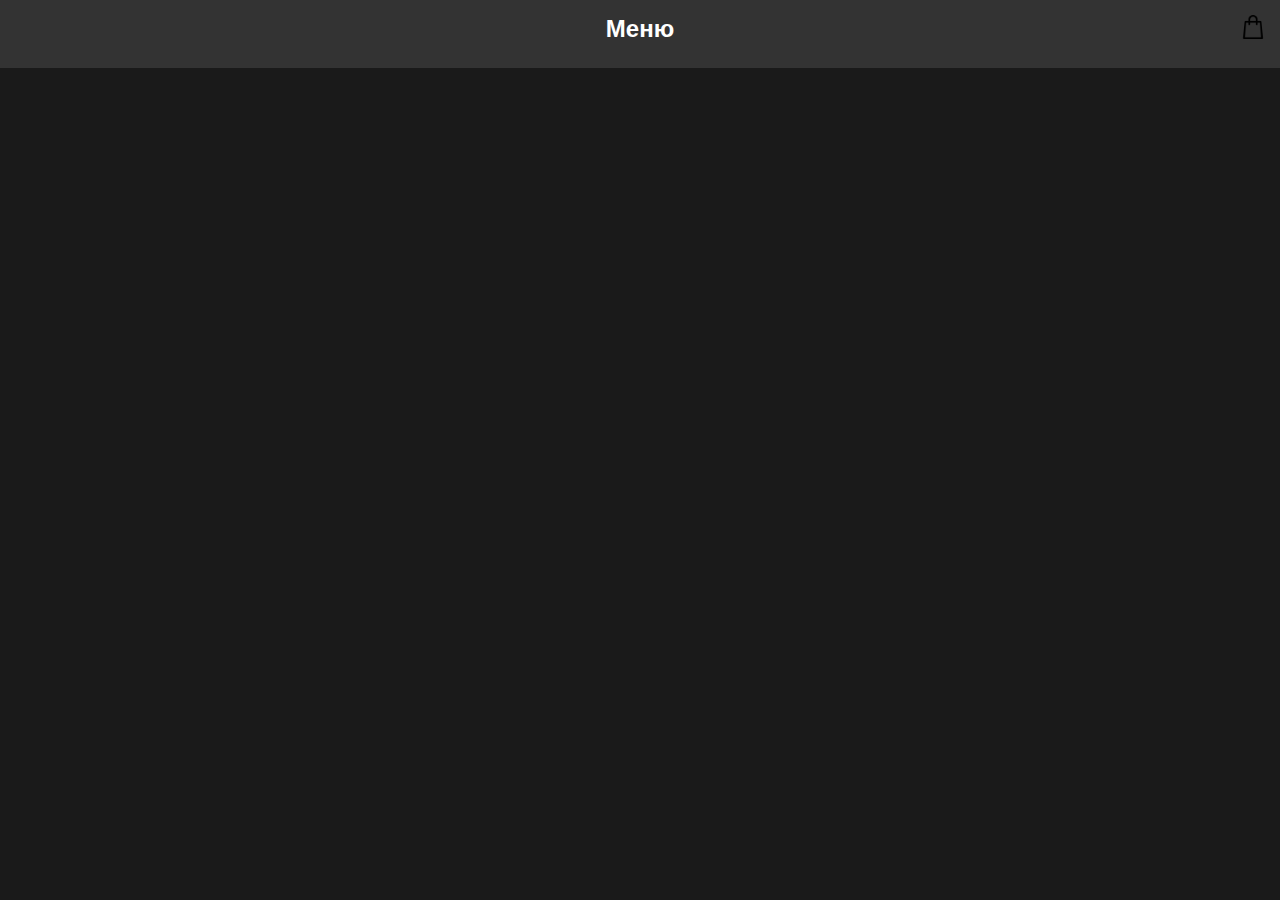
==== index.html @ b89ff40e "Add files via upload" ====
<!DOCTYPE html>
<html lang="ru">
<head>
    <meta charset="UTF-8">
    <meta name="viewport" content="width=device-width, initial-scale=1.0">
    <title>Меню</title>
    <link rel="stylesheet" href="static/css/style.css">
    <link rel="stylesheet" href="static/css/card-popup.css">
    <link rel="stylesheet" href="static/css/pop-up.css">
</head>
<body>
    <header>
        <h1>Меню</h1>
        <!-- Динамически заполняемая навигация по категориям -->
        <nav id="category-nav">
            <!-- Кнопки категорий будут добавляться с помощью JavaScript -->
        </nav>
        <!-- Иконка корзины -->
        <div class="cart-icon" onclick="toggleCartPopup()">
            <img src="static/img/shopping-bag.png" alt="Корзина">
        </div>
    </header>
    <main>
        <section id="menu">
            <div id="menu-items" class="menu-grid">
                <!-- Товары будут добавляться здесь с помощью JavaScript -->
            </div>
        </section>
    </main>

    <!-- Попап для корзины -->
    <div id="cart-popup" class="cart-popup hidden">
        <div class="cart-popup-content">
            <h2>Ваша корзина</h2>
            <div id="cart-items">
                <!-- Товары корзины будут отображаться здесь -->
            </div>
            <button class="close-btn" onclick="toggleCartPopup()">Закрыть</button>
        </div>
    </div>

    <!-- Попап для выбора добавок -->
    <div id="options-popup" class="popup hidden">
        <div class="popup-content">
            <h2>Выберите добавки</h2>
            <div id="addon-options">
                <!-- Опции добавок будут добавлены с помощью JavaScript -->
            </div>
            <button id="add-to-cart-btn" onclick="addToCartWithOptions()">Добавить в корзину</button>
            <button class="close-btn" onclick="toggleOptionsPopup()">Закрыть</button>
        </div>
    </div>

    <!-- Подключение JavaScript-файлов -->
    <script src="static/js/main.js"></script>
    <script src="static/js/cart.js"></script>
    <script src="static/js/cart-popup.js"></script>
    <script src="static/js/pop-up.js"></script>

    <!-- Автоматическая загрузка меню и категорий при загрузке страницы -->
    <script>
        document.addEventListener('DOMContentLoaded', () => {
            fetchCategories(); // Загрузка категорий
            fetchMenuItems();  // Загрузка меню
            displayCartItems(); // Отображение товаров в корзине из cookies
        });
    </script>
</body>
</html>
---- static/css/style.css ----
/* Основные стили */
body {
    font-family: Arial, sans-serif;
    margin: 0;
    padding: 0;
    background-color: #1a1a1a;
    color: #fff;
}

header {
    background-color: #333;
    color: #fff;
    padding: 15px;
    text-align: center;
}

header h1 {
    margin: 0;
    font-size: 24px;
}

nav {
    display: flex;
    justify-content: center;
    margin-top: 10px;
}

.category-btn {
    background-color: #444;
    color: #fff;
    border: none;
    padding: 10px 15px;
    margin: 0 5px;
    border-radius: 20px;
    font-size: 14px;
    cursor: pointer;
}

.category-btn.active {
    background-color: #ff9900;
}

/* Сетка для товаров */
.menu-grid {
    display: grid;
    grid-template-columns: repeat(2, 1fr);
    gap: 15px;
    padding: 15px;
}

/* Карточка товара */
.item-card {
    background-color: #2d2d2d;
    border-radius: 10px;
    padding: 15px;
    text-align: center;
    color: #fff;
    display: flex;
    flex-direction: column;
    justify-content: space-between;
    box-shadow: 0 2px 5px rgba(0, 0, 0, 0.1);
    transition: box-shadow 0.3s;
}

.item-card:hover {
    box-shadow: 0 4px 10px rgba(0, 0, 0, 0.2);
}

.item-card img {
    width: 100%;
    height: auto;
    border-radius: 10px;
}

.item-name {
    font-size: 18px;
    font-weight: bold;
    margin: 10px 0 5px;
}

.item-description {
    font-size: 14px;
    color: #ccc;
    margin-bottom: 10px;
}

/* Выравнивание цены и веса в одну строку */
.item-info {
    display: flex;
    justify-content: space-between;
    font-size: 14px;
    margin-bottom: 8px;
}

.item-price {
    font-weight: bold;
    color: #ff9900;
    font-size: larger;
}

.item-weight {
    color: #bbb;
}

/* Стили для контейнера с размерами */
.size-options {
    display: flex;
    gap: 8px;
    margin-bottom: 10px;
    justify-content: flex-start; /* Выровнено по левому краю */
}

/* Основной стиль кнопок выбора размера */
.size-btn {
    padding: 6px 12px;
    border: 1px solid #ccc;
    border-radius: 4px;
    background-color: #f5f5f5;
    color: #333;
    cursor: pointer;
    transition: background-color 0.2s, color 0.2s;
}

/* Стиль для активной кнопки выбора размера */
.size-btn.active {
    background-color: #00ffbf;
    color: #fff;
    border-color: #00ff04;
}

/* Hover-эффект для кнопок */
.size-btn:hover {
    background-color: #e0e0e0;
    color: #333;
}

/* Кнопка "В корзину" внизу карточки */
.cart-btn {
    background-color: #ff5a00;
    color: #fff;
    border: none;
    padding: 10px;
    width: 100%;
    border-radius: 5px;
    cursor: pointer;
    font-size: 16px;
    margin-top: auto;
    transition: background-color 0.3s;
}

.cart-btn:hover {
    background-color: #e04a00;
}
---- static/css/card-popup.css ----
/* Стили для иконки корзины */
.cart-icon {
    position: absolute;
    top: 15px;
    right: 15px;
    cursor: pointer;
    width: 24px;
    height: 24px;
}

.cart-icon img {
    width: 100%;
    height: 100%;
}

/* Стили для корзины */
.cart-popup {
    position: fixed;
    top: 0;
    right: 0;
    width: 100%;
    max-width: 400px;
    height: 100%;
    background-color: #333;
    color: #fff;
    display: flex;
    flex-direction: column;
    padding: 20px;
    z-index: 1000;
}

.cart-popup-content {
    flex-grow: 1;
    overflow-y: auto;
}

/* Стили товаров в корзине */
.cart-item {
    display: flex;
    justify-content: space-between;
    align-items: center;
    padding: 10px 0;
    border-bottom: 1px solid #444;
}

.cart-item span {
    text-align: left;
    font-size: 14px;
}

/* Кнопка удаления в виде иконки */
.cart-item button {
    background: none;
    border: none;
    color: #ff5a00;
    cursor: pointer;
    font-size: 18px;
}

.cart-item button:hover {
    color: #ff0000;
}
---- static/css/pop-up.css ----
/* Основные стили для pop-up */
.popup {
    position: fixed;
    top: 0;
    left: 0;
    width: 100%;
    height: 100%;
    background-color: rgba(0, 0, 0, 0.7);
    display: flex;
    align-items: center;
    justify-content: center;
    z-index: 1000;
}

.popup-content {
    background-color: #2d2d2d;
    padding: 20px;
    border-radius: 10px;
    width: 90%;
    max-width: 400px;
    color: #fff;
    text-align: left;
}

.popup-content h2 {
    margin: 0 0 15px 0;
    font-size: 22px;
}

/* Контейнер для опций добавок */
#addon-options {
    display: flex;
    flex-direction: column;
    gap: 12px;
    margin-bottom: 20px;
}

/* Стиль опций добавок */
.addon-option {
    display: flex;
    align-items: center;
    gap: 12px;
    padding: 8px 12px;
    border: 1px solid #444;
    border-radius: 5px;
    background-color: #3a3a3a;
    cursor: pointer;
    font-size: 16px;
    transition: background-color 0.3s;
}

/* Выбранная добавка */
.addon-option.selected {
    background-color: #ff9900;
    color: #fff;
    border-color: #ff9900;
}

/* Скрытие оригинальных чекбоксов и радиокнопок */
#addon-options input[type="checkbox"],
#addon-options input[type="radio"] {
    display: none;
}

/* Кнопка "Добавить в корзину" */
#add-to-cart-btn {
    background-color: #ff5a00;
    color: #fff;
    border: none;
    padding: 12px;
    width: 100%;
    border-radius: 5px;
    cursor: pointer;
    font-size: 18px;
}

#add-to-cart-btn:hover {
    background-color: #e04a00;
}

.close-btn {
    background-color: #333;
    color: #fff;
    border: none;
    padding: 10px;
    width: 100%;
    border-radius: 5px;
    cursor: pointer;
    font-size: 16px;
    margin-top: 10px;
}

.close-btn:hover {
    background-color: #444;
}

/* Скрыть pop-up по умолчанию */
.hidden {
    display: none;
}
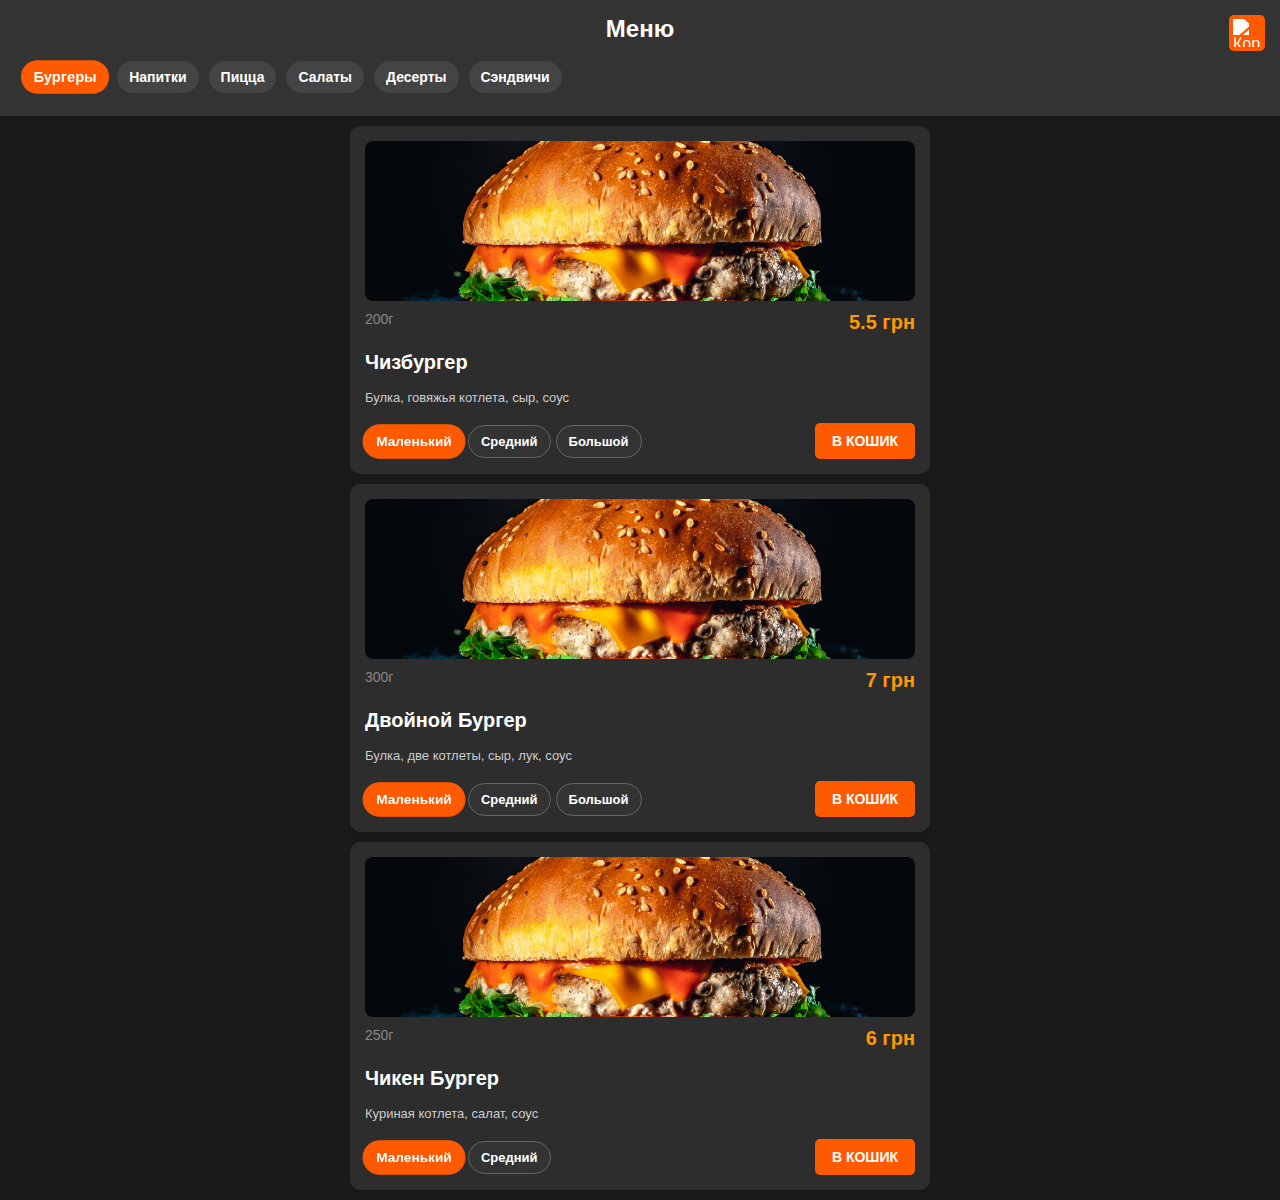
==== commit 13275c9d: "Update index.html" ====
--- a/index.html
+++ b/index.html
@@ -17,7 +17,7 @@
         </nav>
         <!-- Иконка корзины -->
         <div class="cart-icon" onclick="toggleCartPopup()">
-            <img src="static/img/shopping-bag.png" alt="Корзина">
+            <img src="static/img/shopping-bag.webp" alt="Корзина">
         </div>
     </header>
     <main>
--- a/static/css/style.css
+++ b/static/css/style.css
@@ -5,6 +5,7 @@
     padding: 0;
     background-color: #1a1a1a;
     color: #fff;
+    overflow-x: hidden;
 }
 
 header {
@@ -12,6 +13,7 @@
     color: #fff;
     padding: 15px;
     text-align: center;
+    position: relative;
 }
 
 header h1 {
@@ -19,33 +21,85 @@
     font-size: 24px;
 }
 
+/* Стили навигации для категорий */
 nav {
     display: flex;
-    justify-content: center;
+    justify-content: flex-start;
+    gap: 10px;
+    overflow-x: auto;
     margin-top: 10px;
-}
-
+    padding: 8px;
+    max-width: 100%;
+    scrollbar-width: thin;
+    -ms-overflow-style: none;
+    box-sizing: border-box;
+    width: 100%;
+}
+
+nav::-webkit-scrollbar {
+    display: none;
+}
+
+/* Кнопка категории */
 .category-btn {
     background-color: #444;
     color: #fff;
     border: none;
-    padding: 10px 15px;
-    margin: 0 5px;
+    padding: 8px 12px;
     border-radius: 20px;
     font-size: 14px;
     cursor: pointer;
+    white-space: nowrap;
+    transition: background-color 0.2s, color 0.2s, transform 0.2s;
+    font-weight: bold;
 }
 
 .category-btn.active {
-    background-color: #ff9900;
+    background-color: #ff5a00;
+    color: #fff;
+    transform: scale(1.05);
+}
+
+.category-btn:active {
+    background-color: #555;
+}
+
+/* Стрелки для навигации */
+.nav-arrow {
+    position: absolute;
+    top: 50%;
+    transform: translateY(-50%);
+    font-size: 24px;
+    color: #fff;
+    background-color: #444;
+    border-radius: 50%;
+    padding: 5px;
+    cursor: pointer;
+    z-index: 10;
+}
+
+.nav-arrow.left {
+    left: 5px;
+}
+
+.nav-arrow.right {
+    right: 5px;
+}
+
+.nav-arrow.hidden {
+    display: none;
 }
 
 /* Сетка для товаров */
 .menu-grid {
     display: grid;
-    grid-template-columns: repeat(2, 1fr);
-    gap: 15px;
-    padding: 15px;
+    grid-template-columns: 1fr;
+    gap: 10px;
+    padding: 10px;
+    box-sizing: border-box;
+    width: 100%;
+    max-width: 600px;
+    margin: 0 auto;
 }
 
 /* Карточка товара */
@@ -53,101 +107,165 @@
     background-color: #2d2d2d;
     border-radius: 10px;
     padding: 15px;
-    text-align: center;
-    color: #fff;
-    display: flex;
-    flex-direction: column;
-    justify-content: space-between;
+    color: #fff;
     box-shadow: 0 2px 5px rgba(0, 0, 0, 0.1);
     transition: box-shadow 0.3s;
+    box-sizing: border-box;
+    width: 100%;
+    display: flex;
+    flex-direction: column;
+    align-items: flex-start;
 }
 
 .item-card:hover {
     box-shadow: 0 4px 10px rgba(0, 0, 0, 0.2);
 }
 
+/* Настройка изображения товара */
 .item-card img {
     width: 100%;
     height: auto;
-    border-radius: 10px;
+    max-height: 160px;
+    object-fit: cover;
+    border-radius: 8px;
+    margin-bottom: 10px;
 }
 
 .item-name {
-    font-size: 18px;
-    font-weight: bold;
-    margin: 10px 0 5px;
+    font-size: 20px;
+    font-weight: bold;
+    margin: 5px 0 3px;
 }
 
 .item-description {
+    font-size: 13px;
+    color: #ccc;
+    margin-bottom: 18px;
+}
+
+.item-info {
+    display: flex;
+    justify-content: space-between;
+    width: 100%;
+    font-size: 16px;
+    color: #bbb;
+    margin-bottom: 12px;
+}
+
+.item-price {
+    font-weight: bold;
+    color: #ff9900;
+    font-size: 20px;
+}
+
+.item-weight {
+    color: #888;
     font-size: 14px;
-    color: #ccc;
-    margin-bottom: 10px;
-}
-
-/* Выравнивание цены и веса в одну строку */
-.item-info {
+}
+
+/* Размеры и кнопка в строку */
+.size-cart-container {
     display: flex;
     justify-content: space-between;
-    font-size: 14px;
-    margin-bottom: 8px;
-}
-
-.item-price {
-    font-weight: bold;
-    color: #ff9900;
-    font-size: larger;
-}
-
-.item-weight {
-    color: #bbb;
-}
-
-/* Стили для контейнера с размерами */
+    align-items: center;
+    width: 100%;
+}
+
+/* Стили для выбора размеров */
 .size-options {
     display: flex;
-    gap: 8px;
-    margin-bottom: 10px;
-    justify-content: flex-start; /* Выровнено по левому краю */
-}
-
-/* Основной стиль кнопок выбора размера */
+    gap: 5px;
+    justify-content: flex-start;
+}
+
 .size-btn {
-    padding: 6px 12px;
-    border: 1px solid #ccc;
-    border-radius: 4px;
-    background-color: #f5f5f5;
-    color: #333;
-    cursor: pointer;
-    transition: background-color 0.2s, color 0.2s;
-}
-
-/* Стиль для активной кнопки выбора размера */
+    padding: 8px 12px;
+    border: 1px solid #666;
+    border-radius: 20px;
+    background-color: #333;
+    color: #fff;
+    cursor: pointer;
+    transition: background-color 0.2s, transform 0.2s;
+    font-size: 13px;
+    font-weight: bold;
+}
+
 .size-btn.active {
-    background-color: #00ffbf;
-    color: #fff;
-    border-color: #00ff04;
-}
-
-/* Hover-эффект для кнопок */
+    background-color: #ff5a00; /* Цвет активного размера */
+    color: #fff;
+    border-color: #ff5a00;
+    transform: scale(1.05);
+}
+
 .size-btn:hover {
-    background-color: #e0e0e0;
-    color: #333;
-}
-
-/* Кнопка "В корзину" внизу карточки */
+    background-color: #555;
+    color: #fff;
+}
+
+/* Стиль иконки корзины */
+.cart-icon {
+    position: absolute;
+    top: 15px;
+    right: 15px;
+    width: 40px;
+    height: 40px;
+    background-color: #ff5a00;
+    padding: 4px;
+    border-radius: 5px;
+    display: flex;
+    justify-content: center;
+    align-items: center;
+}
+
+.cart-icon img {
+    width: 24px;
+    height: 24px;
+    filter: brightness(0) invert(1);
+    cursor: pointer;
+}
+
+/* Кнопка "В корзину" */
 .cart-btn {
     background-color: #ff5a00;
     color: #fff;
     border: none;
     padding: 10px;
-    width: 100%;
+    width: auto;
+    min-width: 100px;
     border-radius: 5px;
     cursor: pointer;
-    font-size: 16px;
-    margin-top: auto;
+    font-size: 14px;
+    font-weight: bold;
     transition: background-color 0.3s;
 }
 
 .cart-btn:hover {
     background-color: #e04a00;
 }
+
+/* Адаптивные стили для экранов до 600px (1 колонка) */
+@media (max-width: 600px) {
+    .menu-grid {
+        grid-template-columns: 1fr;
+        gap: 10px;
+    }
+
+    .item-card img {
+        max-height: 220px;
+    }
+}
+
+/* Адаптивные стили для горизонтальной ориентации (до 720px) */
+@media (orientation: landscape) and (max-width: 720px) {
+    .menu-grid {
+        grid-template-columns: 1fr 1fr;
+    }
+
+    .item-card {
+        padding: 15px;
+    }
+
+    .item-card img {
+        max-height: 100px;
+    }
+}
--- a/static/css/card-popup.css
+++ b/static/css/card-popup.css
@@ -4,8 +4,8 @@
     top: 15px;
     right: 15px;
     cursor: pointer;
-    width: 24px;
-    height: 24px;
+    width: 28px;
+    height: 28px;
 }
 
 .cart-icon img {
@@ -13,7 +13,7 @@
     height: 100%;
 }
 
-/* Стили для корзины */
+/* Основной стиль для pop-up корзины */
 .cart-popup {
     position: fixed;
     top: 0;
@@ -27,36 +27,129 @@
     flex-direction: column;
     padding: 20px;
     z-index: 1000;
+    overflow-y: auto;
 }
 
+/* Стили для содержимого pop-up корзины */
 .cart-popup-content {
     flex-grow: 1;
     overflow-y: auto;
 }
 
-/* Стили товаров в корзине */
+/* Стиль для каждого товара в корзине */
 .cart-item {
+    display: flex;
+    flex-direction: column;
+    padding: 10px 0;
+    border-bottom: 1px solid #444;
+    font-size: 16px;
+}
+
+/* Заголовок товара в корзине */
+.cart-item-header {
     display: flex;
     justify-content: space-between;
     align-items: center;
-    padding: 10px 0;
-    border-bottom: 1px solid #444;
+    width: 100%;
+    gap: 10px;
 }
 
-.cart-item span {
-    text-align: left;
-    font-size: 14px;
+/* Контейнер для названия товара */
+.cart-item-name-container {
+    flex: 1;
+    min-width: 120px;
 }
 
-/* Кнопка удаления в виде иконки */
-.cart-item button {
+/* Название товара */
+.cart-item-name {
+    font-weight: bold;
+    color: #ff9900;
+    font-size: 16px;
+}
+
+/* Контейнер для цены товара */
+.cart-item-price-container {
+    width: 80px;
+    text-align: right;
+}
+
+/* Цена товара */
+.cart-item-price {
+    color: #fff;
+    font-size: 16px;
+    font-weight: bold;
+}
+
+/* Добавки */
+.cart-item-addons {
+    font-size: 13px;
+    color: #bbb;
+    margin-top: 4px;
+}
+
+/* Кнопка удаления */
+.cart-item-remove-btn {
     background: none;
     border: none;
     color: #ff5a00;
     cursor: pointer;
-    font-size: 18px;
+    font-size: 20px;
+    margin-left: 10px;
 }
 
-.cart-item button:hover {
+.cart-item-remove-btn:hover {
     color: #ff0000;
-}+}
+
+/* Адаптивный стиль для экранов меньше 600px */
+@media (max-width: 600px) {
+    .cart-popup {
+        max-width: 90%;
+        padding: 15px;
+    }
+
+    .cart-item {
+        font-size: 14px;
+    }
+
+    .cart-item-name-container {
+        min-width: 100px;
+    }
+
+    .cart-item-price {
+        font-size: 14px;
+    }
+
+    .cart-item-remove-btn img {
+        width: 18px;
+        height: 18px;
+    }
+}
+
+/* Адаптивный стиль для очень узких экранов */
+@media (max-width: 400px) {
+    .cart-popup {
+        max-width: 100%;
+        padding: 10px;
+    }
+
+    .cart-item-header {
+        gap: 5px;
+    }
+
+    .cart-item-name {
+        font-size: 14px;
+    }
+
+    .cart-item-price-container {
+        width: 60px;
+    }
+
+    .cart-item-price {
+        font-size: 14px;
+    }
+
+    .cart-item-addons {
+        font-size: 12px;
+    }
+}
